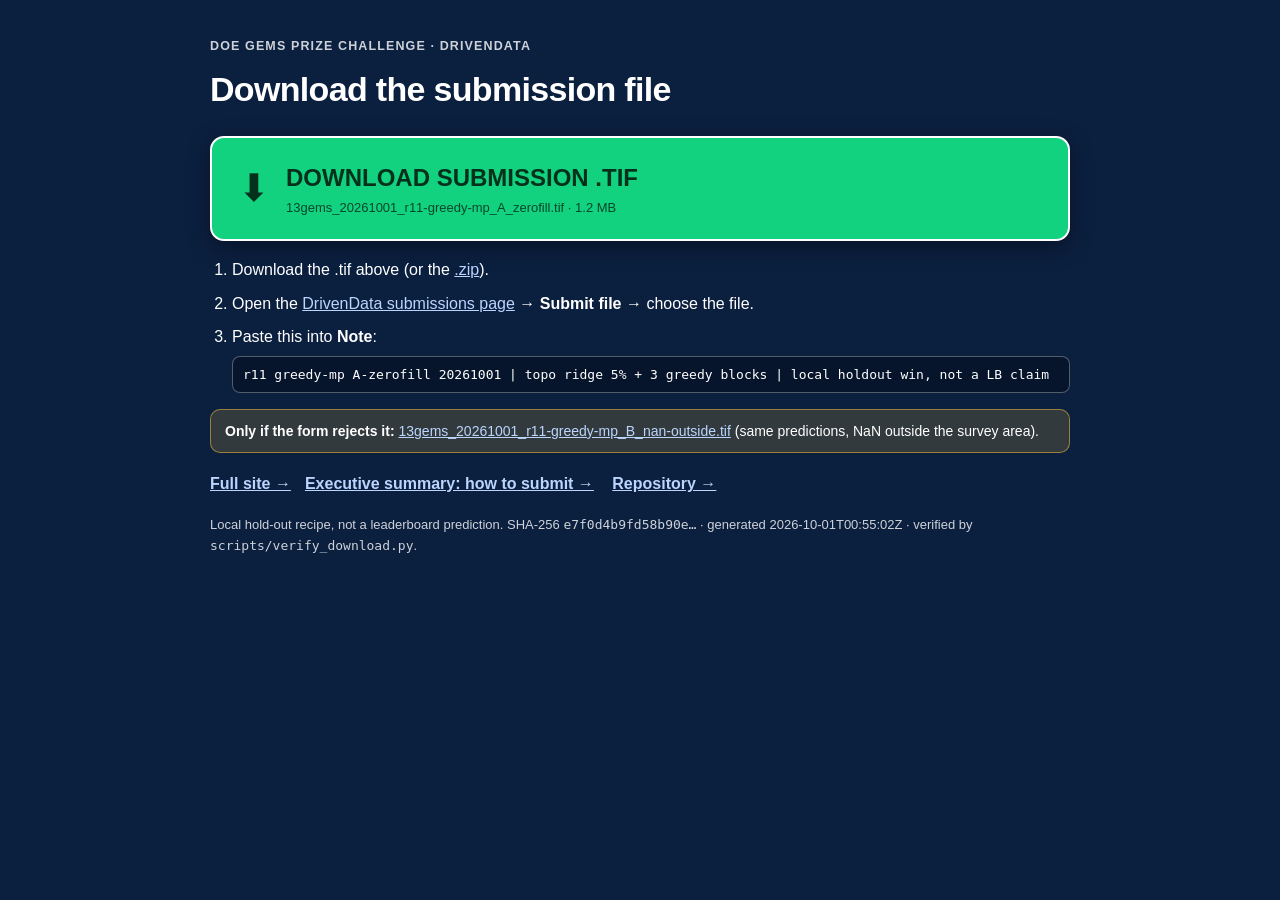
==== index.html @ 3d4acda0 "Session 7: front-door A/B download files, root landing page, verify_download, README top block, GDR " ====
<!doctype html>
<html lang="en"><head><meta charset="utf-8"><meta name="viewport" content="width=device-width,initial-scale=1">
<title>13GEMSDOE — download the GEMS submission file</title>
<meta name="description" content="One-click GeoTIFF submission file for the DOE GEMS Prize Challenge on DrivenData.">
<style>
body{margin:0;font:16px/1.6 -apple-system,Segoe UI,Roboto,Helvetica,Arial,sans-serif;background:#0b1f3f;color:#fff}
.w{max-width:860px;margin:0 auto;padding:36px 20px}
h1{font-size:34px;margin:0 0 20px;letter-spacing:-.02em}
.k{font-size:12.5px;letter-spacing:.09em;text-transform:uppercase;opacity:.8;font-weight:650;margin:0 0 6px}
a.big{display:flex;gap:16px;align-items:center;background:#12d17f;color:#04301c;border:2px solid #fff;border-radius:14px;padding:20px 26px;text-decoration:none;box-shadow:0 6px 22px rgba(0,0,0,.35)}
a.big .i{font-size:38px} a.big b{display:block;font-size:24px} a.big small{display:block;font-size:13px;word-break:break-all;opacity:.85}
ol{padding-left:22px} li{margin:8px 0} a{color:#bcd5ff}
input{width:100%;box-sizing:border-box;background:rgba(0,0,0,.3);color:#fff;border:1px solid rgba(255,255,255,.3);border-radius:8px;padding:10px;font:13px ui-monospace,Menlo,monospace;margin-top:6px}
.f{background:rgba(255,200,60,.16);border:1px solid rgba(255,200,60,.5);padding:10px 14px;border-radius:10px;margin-top:16px;font-size:14px}
.s{font-size:13px;opacity:.8;margin-top:18px}
nav a{display:inline-block;margin:18px 14px 0 0;font-weight:600}
</style></head><body><div class="w">
<p class="k">DOE GEMS Prize Challenge · DrivenData</p>
<h1>Download the submission file</h1>
<a class="big" href="docs/downloads/13gems_20261001_r11-greedy-mp_A_zerofill.tif" download><span class="i">⬇</span>
<span><b>DOWNLOAD SUBMISSION .TIF</b><small>13gems_20261001_r11-greedy-mp_A_zerofill.tif · 1.2 MB</small></span></a>
<ol>
<li>Download the .tif above (or the <a href="docs/downloads/13gems_20261001_r11-greedy-mp_A_zerofill.zip" download>.zip</a>).</li>
<li>Open the <a href="https://www.drivendata.org/competitions/306/competition-doe-gems/submissions/">DrivenData submissions page</a> → <b>Submit file</b> → choose the file.</li>
<li>Paste this into <b>Note</b>:<input readonly value="r11 greedy-mp A-zerofill 20261001 | topo ridge 5% + 3 greedy blocks | local holdout win, not a LB claim" onclick="this.select()"></li>
</ol>
<div class="f"><b>Only if the form rejects it:</b> <a href="docs/downloads/13gems_20261001_r11-greedy-mp_B_nan-outside.tif" download>13gems_20261001_r11-greedy-mp_B_nan-outside.tif</a>
(same predictions, NaN outside the survey area).</div>
<nav><a href="docs/">Full site →</a><a href="docs/executive_summary.html">Executive summary: how to submit →</a>
<a href="https://github.com/buffedlizard55-lab/13GEMSDOE">Repository →</a></nav>
<p class="s">Local hold-out recipe, not a leaderboard prediction. SHA-256 <code>e7f0d4b9fd58b90e…</code> ·
generated 2026-10-01T00:55:02Z · verified by <code>scripts/verify_download.py</code>.</p>
</div></body></html>
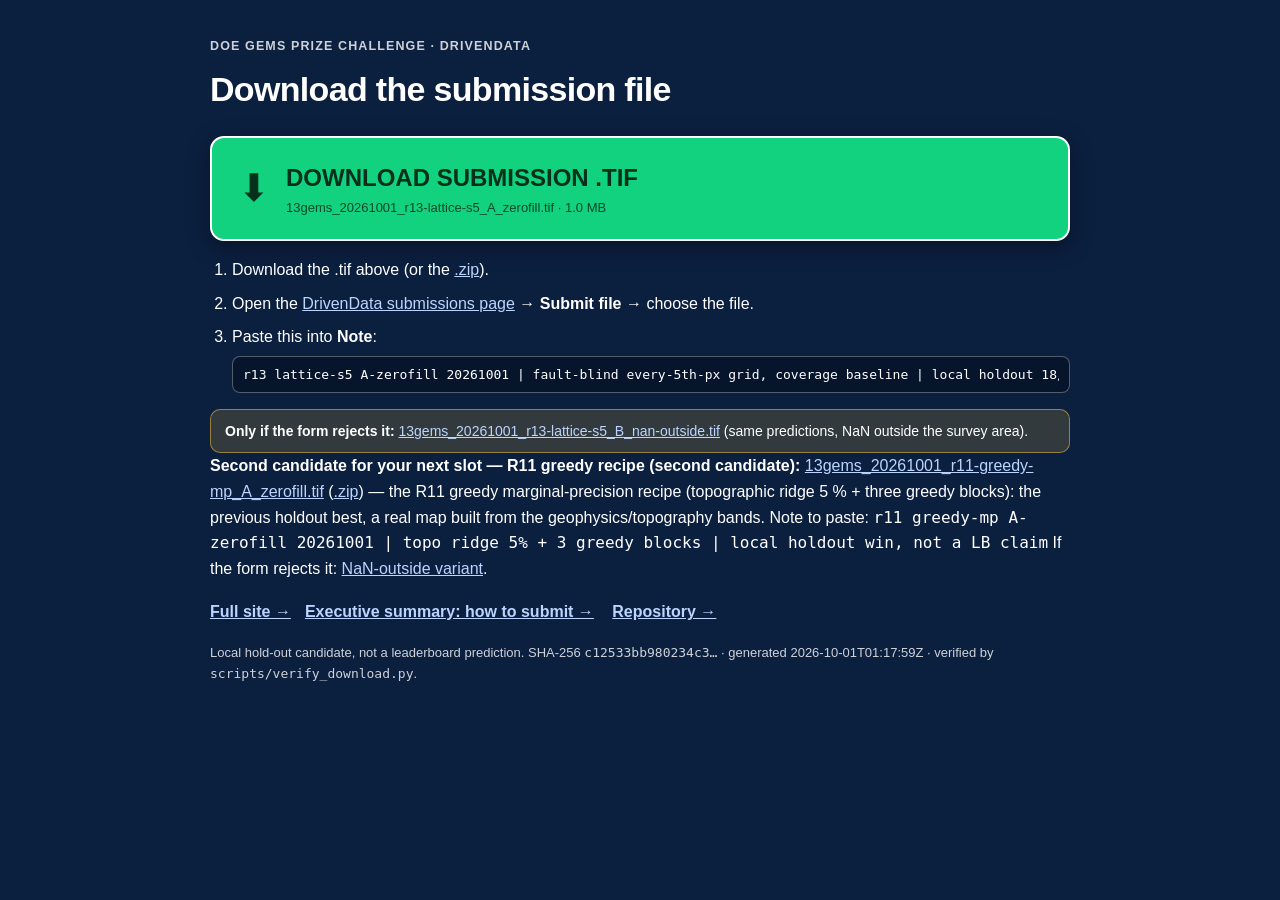
==== commit 3f14d8ee: "Session 7: R13 batch (4 hypotheses run, paleo halos from GDR 1391 staged by runner), null baseline, " ====
--- a/index.html
+++ b/index.html
@@ -17,17 +17,22 @@
 </style></head><body><div class="w">
 <p class="k">DOE GEMS Prize Challenge · DrivenData</p>
 <h1>Download the submission file</h1>
-<a class="big" href="docs/downloads/13gems_20261001_r11-greedy-mp_A_zerofill.tif" download><span class="i">⬇</span>
-<span><b>DOWNLOAD SUBMISSION .TIF</b><small>13gems_20261001_r11-greedy-mp_A_zerofill.tif · 1.2 MB</small></span></a>
+<a class="big" href="docs/downloads/13gems_20261001_r13-lattice-s5_A_zerofill.tif" download><span class="i">⬇</span>
+<span><b>DOWNLOAD SUBMISSION .TIF</b><small>13gems_20261001_r13-lattice-s5_A_zerofill.tif · 1.0 MB</small></span></a>
 <ol>
-<li>Download the .tif above (or the <a href="docs/downloads/13gems_20261001_r11-greedy-mp_A_zerofill.zip" download>.zip</a>).</li>
+<li>Download the .tif above (or the <a href="docs/downloads/13gems_20261001_r13-lattice-s5_A_zerofill.zip" download>.zip</a>).</li>
 <li>Open the <a href="https://www.drivendata.org/competitions/306/competition-doe-gems/submissions/">DrivenData submissions page</a> → <b>Submit file</b> → choose the file.</li>
-<li>Paste this into <b>Note</b>:<input readonly value="r11 greedy-mp A-zerofill 20261001 | topo ridge 5% + 3 greedy blocks | local holdout win, not a LB claim" onclick="this.select()"></li>
+<li>Paste this into <b>Note</b>:<input readonly value="r13 lattice-s5 A-zerofill 20261001 | fault-blind every-5th-px grid, coverage baseline | local holdout 18/18 win, not a LB claim" onclick="this.select()"></li>
 </ol>
-<div class="f"><b>Only if the form rejects it:</b> <a href="docs/downloads/13gems_20261001_r11-greedy-mp_B_nan-outside.tif" download>13gems_20261001_r11-greedy-mp_B_nan-outside.tif</a>
+<div class="f"><b>Only if the form rejects it:</b> <a href="docs/downloads/13gems_20261001_r13-lattice-s5_B_nan-outside.tif" download>13gems_20261001_r13-lattice-s5_B_nan-outside.tif</a>
 (same predictions, NaN outside the survey area).</div>
+<div class="fallback"><b>Second candidate for your next slot — R11 greedy recipe (second candidate):</b>
+    <a href="docs/downloads/13gems_20261001_r11-greedy-mp_A_zerofill.tif" download>13gems_20261001_r11-greedy-mp_A_zerofill.tif</a>
+    (<a href="docs/downloads/13gems_20261001_r11-greedy-mp_A_zerofill.zip" download>.zip</a>) — the R11 greedy marginal-precision recipe (topographic ridge 5 % + three greedy blocks): the previous holdout best, a real map built from the geophysics/topography bands.
+    Note to paste: <code>r11 greedy-mp A-zerofill 20261001 | topo ridge 5% + 3 greedy blocks | local holdout win, not a LB claim</code>
+    If the form rejects it: <a href="docs/downloads/13gems_20261001_r11-greedy-mp_B_nan-outside.tif" download>NaN-outside variant</a>.</div>
 <nav><a href="docs/">Full site →</a><a href="docs/executive_summary.html">Executive summary: how to submit →</a>
 <a href="https://github.com/buffedlizard55-lab/13GEMSDOE">Repository →</a></nav>
-<p class="s">Local hold-out recipe, not a leaderboard prediction. SHA-256 <code>e7f0d4b9fd58b90e…</code> ·
-generated 2026-10-01T00:55:02Z · verified by <code>scripts/verify_download.py</code>.</p>
+<p class="s">Local hold-out candidate, not a leaderboard prediction. SHA-256 <code>c12533bb980234c3…</code> ·
+generated 2026-10-01T01:17:59Z · verified by <code>scripts/verify_download.py</code>.</p>
 </div></body></html>
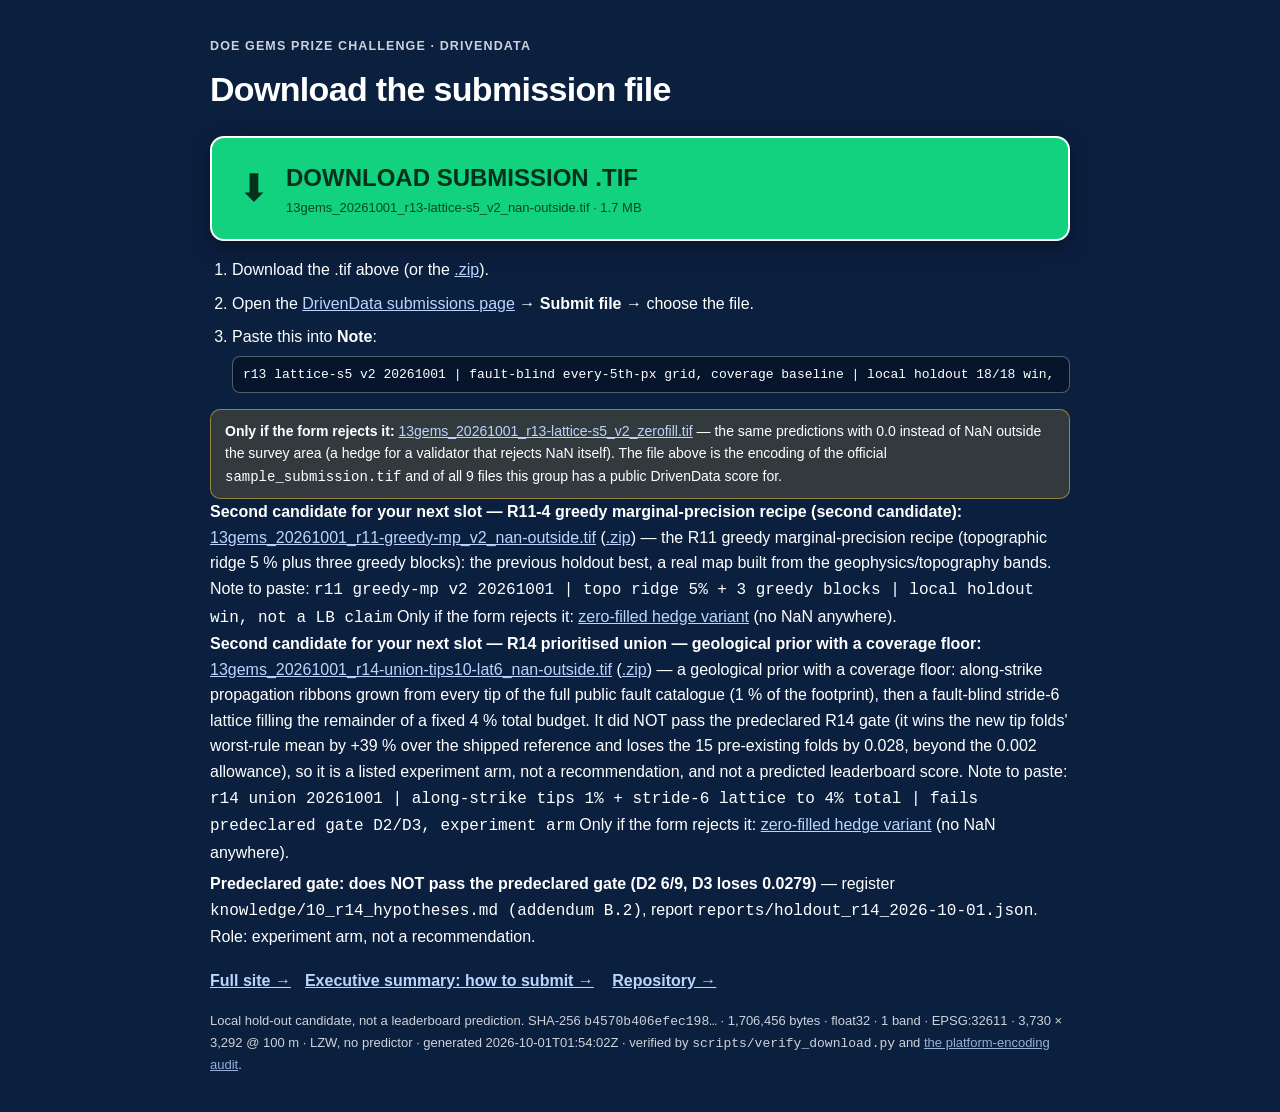
==== commit ad854ef7: "Session 8: fix the [0,1] rejection at its real cause, close the data blocker, R14/R15 1. Root cause " ====
--- a/index.html
+++ b/index.html
@@ -17,22 +17,30 @@
 </style></head><body><div class="w">
 <p class="k">DOE GEMS Prize Challenge · DrivenData</p>
 <h1>Download the submission file</h1>
-<a class="big" href="docs/downloads/13gems_20261001_r13-lattice-s5_A_zerofill.tif" download><span class="i">⬇</span>
-<span><b>DOWNLOAD SUBMISSION .TIF</b><small>13gems_20261001_r13-lattice-s5_A_zerofill.tif · 1.0 MB</small></span></a>
+<a class="big" href="docs/downloads/13gems_20261001_r13-lattice-s5_v2_nan-outside.tif" download><span class="i">⬇</span>
+<span><b>DOWNLOAD SUBMISSION .TIF</b><small>13gems_20261001_r13-lattice-s5_v2_nan-outside.tif · 1.7 MB</small></span></a>
 <ol>
-<li>Download the .tif above (or the <a href="docs/downloads/13gems_20261001_r13-lattice-s5_A_zerofill.zip" download>.zip</a>).</li>
+<li>Download the .tif above (or the <a href="docs/downloads/13gems_20261001_r13-lattice-s5_v2_nan-outside.zip" download>.zip</a>).</li>
 <li>Open the <a href="https://www.drivendata.org/competitions/306/competition-doe-gems/submissions/">DrivenData submissions page</a> → <b>Submit file</b> → choose the file.</li>
-<li>Paste this into <b>Note</b>:<input readonly value="r13 lattice-s5 A-zerofill 20261001 | fault-blind every-5th-px grid, coverage baseline | local holdout 18/18 win, not a LB claim" onclick="this.select()"></li>
+<li>Paste this into <b>Note</b>:<input readonly value="r13 lattice-s5 v2 20261001 | fault-blind every-5th-px grid, coverage baseline | local holdout 18/18 win, not a LB claim" onclick="this.select()"></li>
 </ol>
-<div class="f"><b>Only if the form rejects it:</b> <a href="docs/downloads/13gems_20261001_r13-lattice-s5_B_nan-outside.tif" download>13gems_20261001_r13-lattice-s5_B_nan-outside.tif</a>
-(same predictions, NaN outside the survey area).</div>
-<div class="fallback"><b>Second candidate for your next slot — R11 greedy recipe (second candidate):</b>
-    <a href="docs/downloads/13gems_20261001_r11-greedy-mp_A_zerofill.tif" download>13gems_20261001_r11-greedy-mp_A_zerofill.tif</a>
-    (<a href="docs/downloads/13gems_20261001_r11-greedy-mp_A_zerofill.zip" download>.zip</a>) — the R11 greedy marginal-precision recipe (topographic ridge 5 % + three greedy blocks): the previous holdout best, a real map built from the geophysics/topography bands.
-    Note to paste: <code>r11 greedy-mp A-zerofill 20261001 | topo ridge 5% + 3 greedy blocks | local holdout win, not a LB claim</code>
-    If the form rejects it: <a href="docs/downloads/13gems_20261001_r11-greedy-mp_B_nan-outside.tif" download>NaN-outside variant</a>.</div>
+<div class="f"><b>Only if the form rejects it:</b> <a href="docs/downloads/13gems_20261001_r13-lattice-s5_v2_zerofill.tif" download>13gems_20261001_r13-lattice-s5_v2_zerofill.tif</a>
+— the same predictions with 0.0 instead of NaN outside the survey area (a hedge for a validator that
+rejects NaN itself). The file above is the encoding of the official <code>sample_submission.tif</code>
+and of all 9 files this group has a public DrivenData score for.</div>
+<div class="fallback"><b>Second candidate for your next slot — R11-4 greedy marginal-precision recipe (second candidate):</b>
+    <a href="docs/downloads/13gems_20261001_r11-greedy-mp_v2_nan-outside.tif" download>13gems_20261001_r11-greedy-mp_v2_nan-outside.tif</a>
+    (<a href="docs/downloads/13gems_20261001_r11-greedy-mp_v2_nan-outside.zip" download>.zip</a>) — the R11 greedy marginal-precision recipe (topographic ridge 5 % plus three greedy blocks): the previous holdout best, a real map built from the geophysics/topography bands.
+    Note to paste: <code>r11 greedy-mp v2 20261001 | topo ridge 5% + 3 greedy blocks | local holdout win, not a LB claim</code>
+    Only if the form rejects it: <a href="docs/downloads/13gems_20261001_r11-greedy-mp_v2_zerofill.tif" download>zero-filled hedge variant</a> (no NaN anywhere).</div><div class="fallback"><b>Second candidate for your next slot — R14 prioritised union — geological prior with a coverage floor:</b>
+    <a href="docs/downloads/13gems_20261001_r14-union-tips10-lat6_nan-outside.tif" download>13gems_20261001_r14-union-tips10-lat6_nan-outside.tif</a>
+    (<a href="docs/downloads/13gems_20261001_r14-union-tips10-lat6_nan-outside.zip" download>.zip</a>) — a geological prior with a coverage floor: along-strike propagation ribbons grown from every tip of the full public fault catalogue (1 % of the footprint), then a fault-blind stride-6 lattice filling the remainder of a fixed 4 % total budget. It did NOT pass the predeclared R14 gate (it wins the new tip folds&#x27; worst-rule mean by +39 % over the shipped reference and loses the 15 pre-existing folds by 0.028, beyond the 0.002 allowance), so it is a listed experiment arm, not a recommendation, and not a predicted leaderboard score.
+    Note to paste: <code>r14 union 20261001 | along-strike tips 1% + stride-6 lattice to 4% total | fails predeclared gate D2/D3, experiment arm</code>
+    Only if the form rejects it: <a href="docs/downloads/13gems_20261001_r14-union-tips10-lat6_zerofill.tif" download>zero-filled hedge variant</a> (no NaN anywhere).<div class='small' style='margin-top:.35rem'><b>Predeclared gate: does NOT pass the predeclared gate (D2 6/9, D3 loses 0.0279)</b> — register <code>knowledge/10_r14_hypotheses.md (addendum B.2)</code>, report <code>reports/holdout_r14_2026-10-01.json</code>. Role: experiment arm, not a recommendation.</div></div>
 <nav><a href="docs/">Full site →</a><a href="docs/executive_summary.html">Executive summary: how to submit →</a>
 <a href="https://github.com/buffedlizard55-lab/13GEMSDOE">Repository →</a></nav>
-<p class="s">Local hold-out candidate, not a leaderboard prediction. SHA-256 <code>c12533bb980234c3…</code> ·
-generated 2026-10-01T01:17:59Z · verified by <code>scripts/verify_download.py</code>.</p>
+<p class="s">Local hold-out candidate, not a leaderboard prediction. SHA-256 <code>b4570b406efec198…</code> ·
+1,706,456 bytes · float32 · 1 band · EPSG:32611 · 3,730 × 3,292 @ 100 m · LZW, no predictor ·
+generated 2026-10-01T01:54:02Z · verified by <code>scripts/verify_download.py</code> and
+<a href="https://github.com/buffedlizard55-lab/13GEMSDOE/blob/main/reports/platform_encoding_evidence.json">the platform-encoding audit</a>.</p>
 </div></body></html>
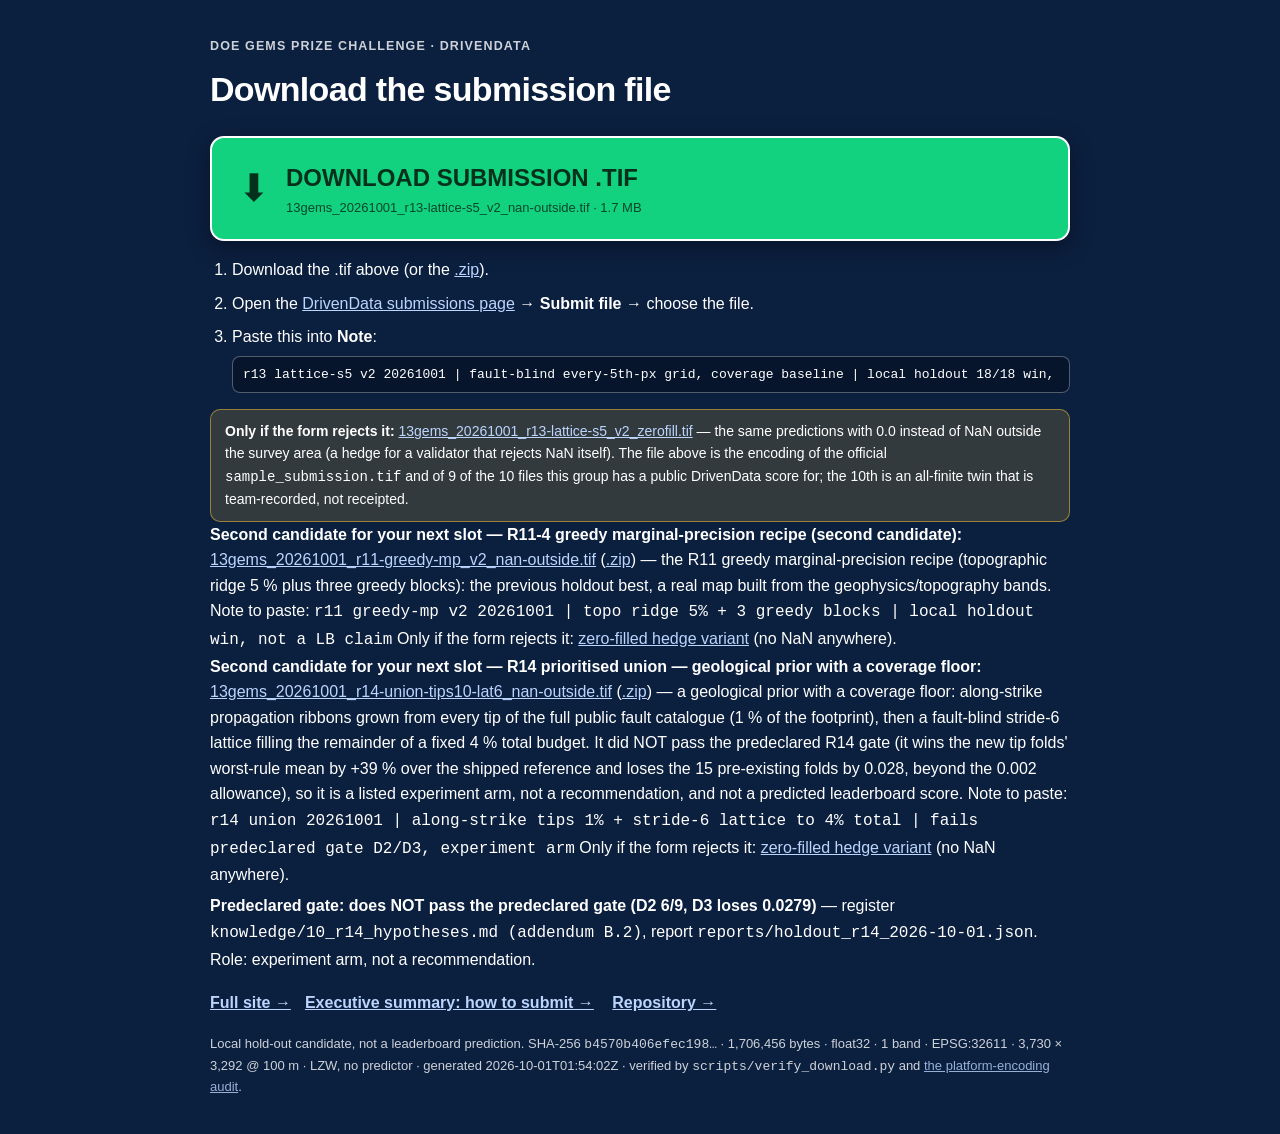
==== commit e427037e: "Session 8 passes 2-3: review fixes, corrected over-claim, robustness Pass 2 (review for bugs, bad as" ====
--- a/index.html
+++ b/index.html
@@ -27,7 +27,8 @@
 <div class="f"><b>Only if the form rejects it:</b> <a href="docs/downloads/13gems_20261001_r13-lattice-s5_v2_zerofill.tif" download>13gems_20261001_r13-lattice-s5_v2_zerofill.tif</a>
 — the same predictions with 0.0 instead of NaN outside the survey area (a hedge for a validator that
 rejects NaN itself). The file above is the encoding of the official <code>sample_submission.tif</code>
-and of all 9 files this group has a public DrivenData score for.</div>
+and of 9 of the 10 files this group has a public DrivenData score for; the 10th is an all-finite twin
+that is team-recorded, not receipted.</div>
 <div class="fallback"><b>Second candidate for your next slot — R11-4 greedy marginal-precision recipe (second candidate):</b>
     <a href="docs/downloads/13gems_20261001_r11-greedy-mp_v2_nan-outside.tif" download>13gems_20261001_r11-greedy-mp_v2_nan-outside.tif</a>
     (<a href="docs/downloads/13gems_20261001_r11-greedy-mp_v2_nan-outside.zip" download>.zip</a>) — the R11 greedy marginal-precision recipe (topographic ridge 5 % plus three greedy blocks): the previous holdout best, a real map built from the geophysics/topography bands.
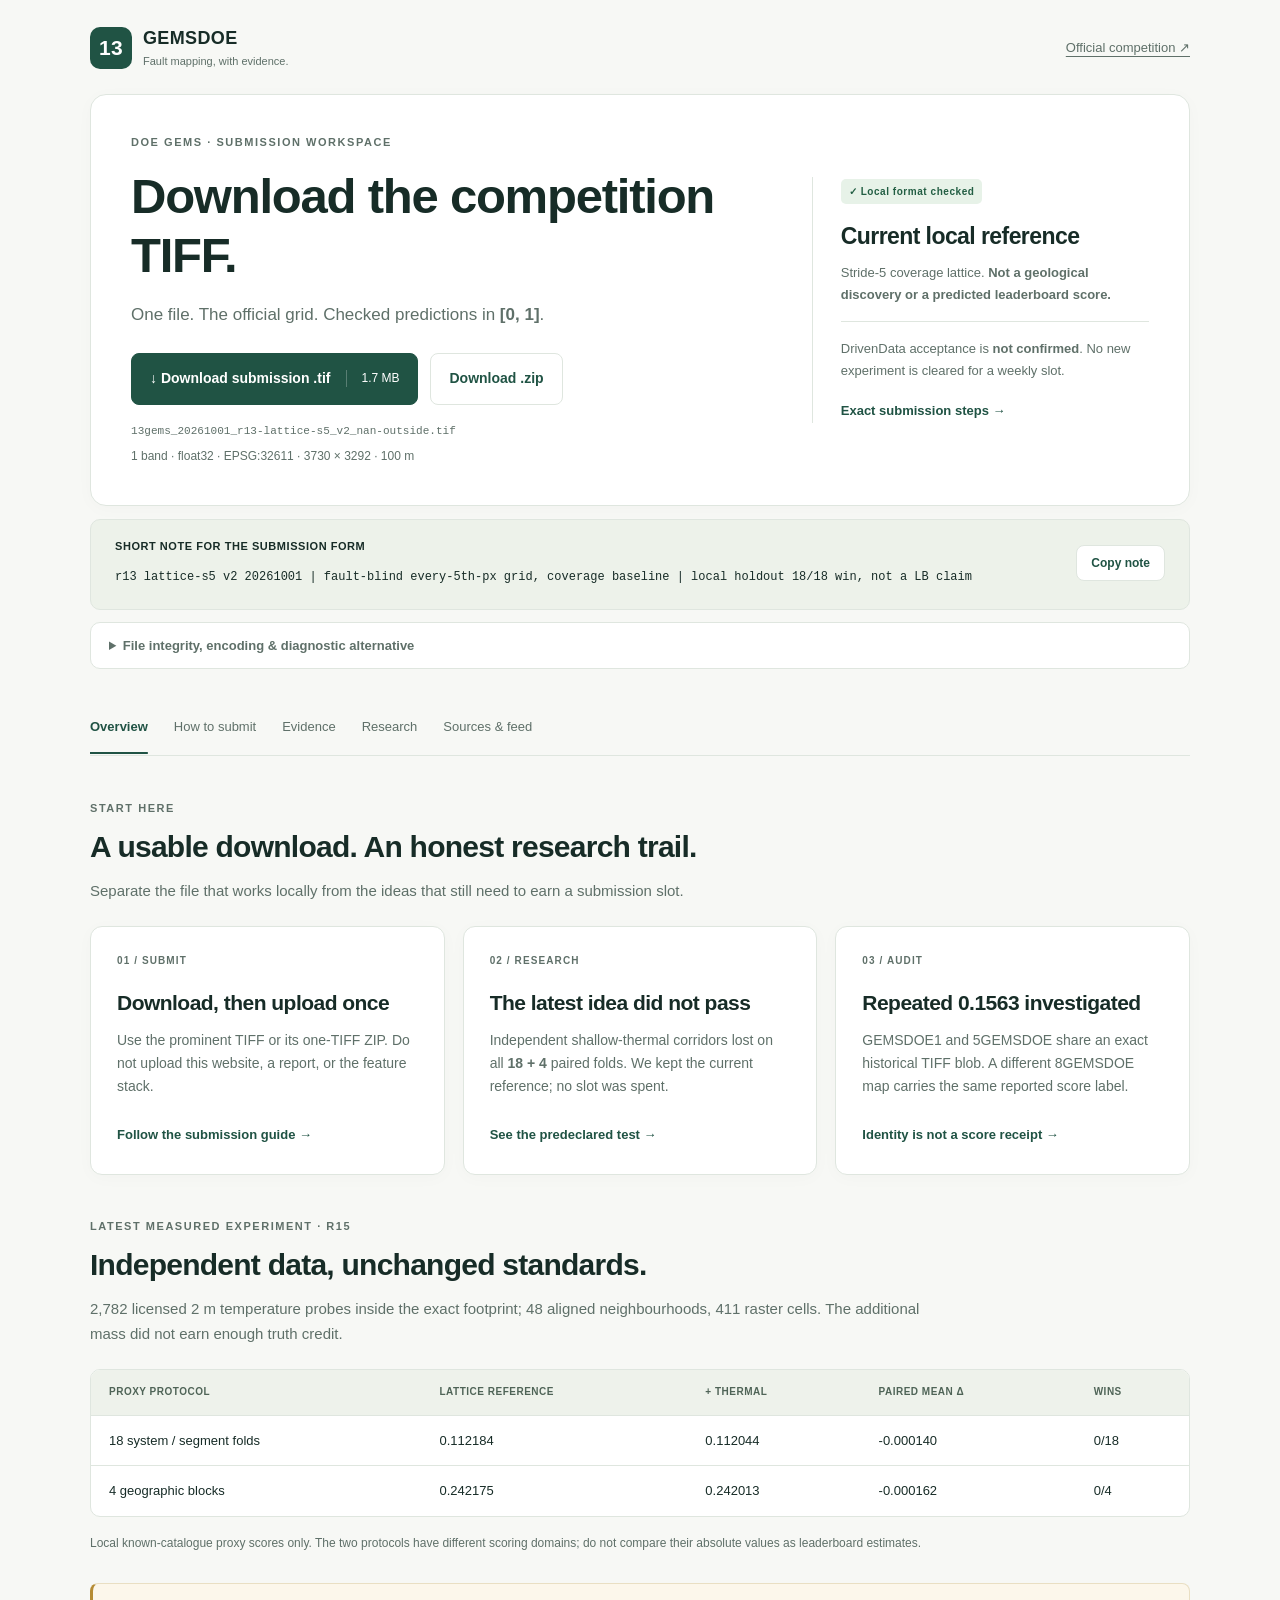
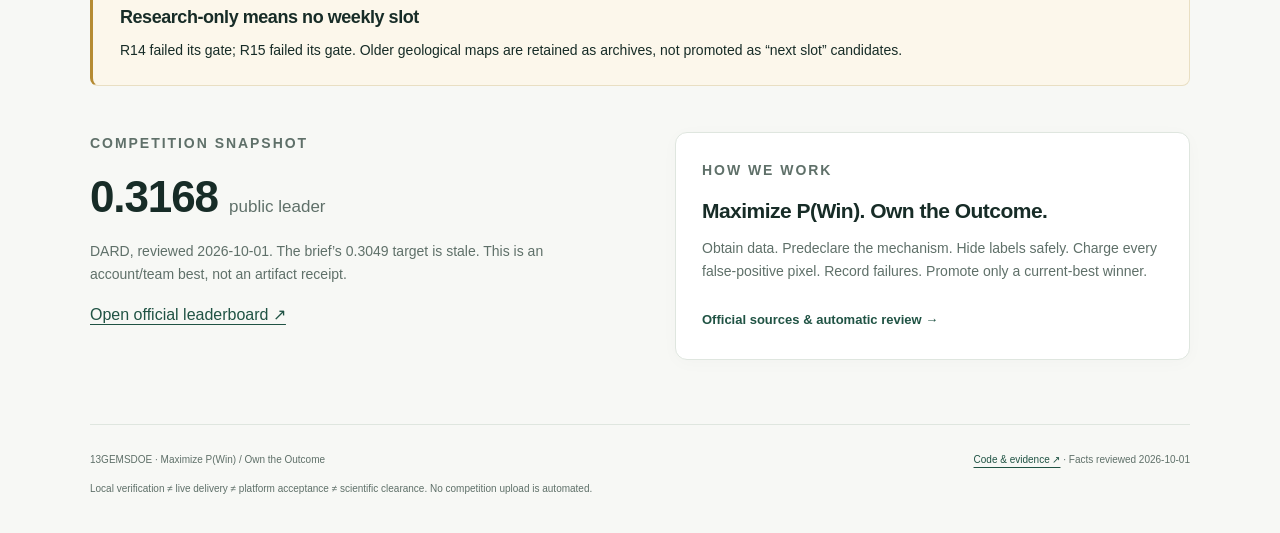
==== commit 819ea2b0: "Fix submission front door; freeze and reject R15; add source feed and verification Co-authored-by: a" ====
--- a/index.html
+++ b/index.html
@@ -1,47 +1,39 @@
 <!doctype html>
 <html lang="en"><head><meta charset="utf-8"><meta name="viewport" content="width=device-width,initial-scale=1">
-<title>13GEMSDOE — download the GEMS submission file</title>
-<meta name="description" content="One-click GeoTIFF submission file for the DOE GEMS Prize Challenge on DrivenData.">
-<style>
-body{margin:0;font:16px/1.6 -apple-system,Segoe UI,Roboto,Helvetica,Arial,sans-serif;background:#0b1f3f;color:#fff}
-.w{max-width:860px;margin:0 auto;padding:36px 20px}
-h1{font-size:34px;margin:0 0 20px;letter-spacing:-.02em}
-.k{font-size:12.5px;letter-spacing:.09em;text-transform:uppercase;opacity:.8;font-weight:650;margin:0 0 6px}
-a.big{display:flex;gap:16px;align-items:center;background:#12d17f;color:#04301c;border:2px solid #fff;border-radius:14px;padding:20px 26px;text-decoration:none;box-shadow:0 6px 22px rgba(0,0,0,.35)}
-a.big .i{font-size:38px} a.big b{display:block;font-size:24px} a.big small{display:block;font-size:13px;word-break:break-all;opacity:.85}
-ol{padding-left:22px} li{margin:8px 0} a{color:#bcd5ff}
-input{width:100%;box-sizing:border-box;background:rgba(0,0,0,.3);color:#fff;border:1px solid rgba(255,255,255,.3);border-radius:8px;padding:10px;font:13px ui-monospace,Menlo,monospace;margin-top:6px}
-.f{background:rgba(255,200,60,.16);border:1px solid rgba(255,200,60,.5);padding:10px 14px;border-radius:10px;margin-top:16px;font-size:14px}
-.s{font-size:13px;opacity:.8;margin-top:18px}
-nav a{display:inline-block;margin:18px 14px 0 0;font-weight:600}
-</style></head><body><div class="w">
-<p class="k">DOE GEMS Prize Challenge · DrivenData</p>
-<h1>Download the submission file</h1>
-<a class="big" href="docs/downloads/13gems_20261001_r13-lattice-s5_v2_nan-outside.tif" download><span class="i">⬇</span>
-<span><b>DOWNLOAD SUBMISSION .TIF</b><small>13gems_20261001_r13-lattice-s5_v2_nan-outside.tif · 1.7 MB</small></span></a>
-<ol>
-<li>Download the .tif above (or the <a href="docs/downloads/13gems_20261001_r13-lattice-s5_v2_nan-outside.zip" download>.zip</a>).</li>
-<li>Open the <a href="https://www.drivendata.org/competitions/306/competition-doe-gems/submissions/">DrivenData submissions page</a> → <b>Submit file</b> → choose the file.</li>
-<li>Paste this into <b>Note</b>:<input readonly value="r13 lattice-s5 v2 20261001 | fault-blind every-5th-px grid, coverage baseline | local holdout 18/18 win, not a LB claim" onclick="this.select()"></li>
-</ol>
-<div class="f"><b>Only if the form rejects it:</b> <a href="docs/downloads/13gems_20261001_r13-lattice-s5_v2_zerofill.tif" download>13gems_20261001_r13-lattice-s5_v2_zerofill.tif</a>
-— the same predictions with 0.0 instead of NaN outside the survey area (a hedge for a validator that
-rejects NaN itself). The file above is the encoding of the official <code>sample_submission.tif</code>
-and of 9 of the 10 files this group has a public DrivenData score for; the 10th is an all-finite twin
-that is team-recorded, not receipted.</div>
-<div class="fallback"><b>Second candidate for your next slot — R11-4 greedy marginal-precision recipe (second candidate):</b>
-    <a href="docs/downloads/13gems_20261001_r11-greedy-mp_v2_nan-outside.tif" download>13gems_20261001_r11-greedy-mp_v2_nan-outside.tif</a>
-    (<a href="docs/downloads/13gems_20261001_r11-greedy-mp_v2_nan-outside.zip" download>.zip</a>) — the R11 greedy marginal-precision recipe (topographic ridge 5 % plus three greedy blocks): the previous holdout best, a real map built from the geophysics/topography bands.
-    Note to paste: <code>r11 greedy-mp v2 20261001 | topo ridge 5% + 3 greedy blocks | local holdout win, not a LB claim</code>
-    Only if the form rejects it: <a href="docs/downloads/13gems_20261001_r11-greedy-mp_v2_zerofill.tif" download>zero-filled hedge variant</a> (no NaN anywhere).</div><div class="fallback"><b>Second candidate for your next slot — R14 prioritised union — geological prior with a coverage floor:</b>
-    <a href="docs/downloads/13gems_20261001_r14-union-tips10-lat6_nan-outside.tif" download>13gems_20261001_r14-union-tips10-lat6_nan-outside.tif</a>
-    (<a href="docs/downloads/13gems_20261001_r14-union-tips10-lat6_nan-outside.zip" download>.zip</a>) — a geological prior with a coverage floor: along-strike propagation ribbons grown from every tip of the full public fault catalogue (1 % of the footprint), then a fault-blind stride-6 lattice filling the remainder of a fixed 4 % total budget. It did NOT pass the predeclared R14 gate (it wins the new tip folds&#x27; worst-rule mean by +39 % over the shipped reference and loses the 15 pre-existing folds by 0.028, beyond the 0.002 allowance), so it is a listed experiment arm, not a recommendation, and not a predicted leaderboard score.
-    Note to paste: <code>r14 union 20261001 | along-strike tips 1% + stride-6 lattice to 4% total | fails predeclared gate D2/D3, experiment arm</code>
-    Only if the form rejects it: <a href="docs/downloads/13gems_20261001_r14-union-tips10-lat6_zerofill.tif" download>zero-filled hedge variant</a> (no NaN anywhere).<div class='small' style='margin-top:.35rem'><b>Predeclared gate: does NOT pass the predeclared gate (D2 6/9, D3 loses 0.0279)</b> — register <code>knowledge/10_r14_hypotheses.md (addendum B.2)</code>, report <code>reports/holdout_r14_2026-10-01.json</code>. Role: experiment arm, not a recommendation.</div></div>
-<nav><a href="docs/">Full site →</a><a href="docs/executive_summary.html">Executive summary: how to submit →</a>
-<a href="https://github.com/buffedlizard55-lab/13GEMSDOE">Repository →</a></nav>
-<p class="s">Local hold-out candidate, not a leaderboard prediction. SHA-256 <code>b4570b406efec198…</code> ·
-1,706,456 bytes · float32 · 1 band · EPSG:32611 · 3,730 × 3,292 @ 100 m · LZW, no predictor ·
-generated 2026-10-01T01:54:02Z · verified by <code>scripts/verify_download.py</code> and
-<a href="https://github.com/buffedlizard55-lab/13GEMSDOE/blob/main/reports/platform_encoding_evidence.json">the platform-encoding audit</a>.</p>
-</div></body></html>+<meta name="description" content="13GEMSDOE: one-click, format-checked competition TIFF; explicit submission steps and auditable geological research.">
+<meta http-equiv="Content-Security-Policy" content="default-src 'self'; script-src 'self'; style-src 'self'; img-src 'self' data:; connect-src 'self' https://api.github.com; object-src 'none'; base-uri 'self'">
+<title>Submission download · 13GEMSDOE</title><link rel="stylesheet" href="docs/assets/style.css"><script src="docs/assets/site.js" defer></script></head>
+<body data-site-revision="r15-audit-20261001"><a class="skip-link" href="#main">Skip to page content</a>
+<div class="shell"><header class="masthead"><a class="brand" href="docs/index.html" aria-label="13GEMSDOE home"><span class="brand-mark">13</span><span>GEMSDOE<small>Fault mapping, with evidence.</small></span></a><a href="https://www.drivendata.org/competitions/306/competition-doe-gems/" target="_blank" rel="noopener noreferrer">Official competition ↗</a></header>
+<section class="download-hero" aria-labelledby="download-title" id="download">
+<div class="hero-copy"><p class="eyebrow">DOE GEMS · submission workspace</p>
+<h1 id="download-title">Download the competition TIFF.</h1>
+<p class="hero-lead">One file. The official grid. Checked predictions in <strong>[0, 1]</strong>.</p>
+<div class="download-actions"><a class="button primary" data-testid="primary-download" href="docs/downloads/13gems_20261001_r13-lattice-s5_v2_nan-outside.tif" download>↓ Download submission .tif <span>1.7 MB</span></a>
+<a class="button secondary" href="docs/downloads/13gems_20261001_r13-lattice-s5_v2_nan-outside.zip" download>Download .zip</a></div>
+<p class="file-name"><code>13gems_20261001_r13-lattice-s5_v2_nan-outside.tif</code></p>
+<p class="format-line">1 band · float32 · EPSG:32611 · 3730 × 3292 · 100 m</p>
+</div><div class="download-status" role="group" aria-label="Download status">
+<span class="status good">✓ Local format checked</span>
+<h2>Current local reference</h2><p>Stride-5 coverage lattice. <strong>Not a geological discovery or a predicted leaderboard score.</strong></p>
+<p class="status-limit">DrivenData acceptance is <strong>not confirmed</strong>. No new experiment is cleared for a weekly slot.</p>
+<a href="docs/executive_summary.html" class="text-link">Exact submission steps →</a>
+</div></section>
+<section class="note-panel" aria-labelledby="note-label"><div><h2 id="note-label">Short note for the submission form</h2><code id="submission-note">r13 lattice-s5 v2 20261001 | fault-blind every-5th-px grid, coverage baseline | local holdout 18/18 win, not a LB claim</code></div>
+<div class="note-action"><button class="button small" type="button" id="copy-note">Copy note</button><span id="copy-status" class="small-text" role="status" aria-live="polite"></span></div></section>
+<section aria-label="File integrity and diagnostic encoding"><details class="file-details"><summary>File integrity, encoding &amp; diagnostic alternative</summary>
+<p><strong>Primary SHA-256:</strong> <code class="hash">b4570b406efec198eb2f4d142ad8d0d6184b14b66f2f52b5c4d697f0647dc9b2</code></p>
+<button class="button small" id="verify-file" type="button" data-sha256="b4570b406efec198eb2f4d142ad8d0d6184b14b66f2f52b5c4d697f0647dc9b2" data-bytes="1706456">Check delivered file</button> <span id="verify-status" role="status" aria-live="polite"></span>
+<p>The primary has finite predictions inside the official footprint and <strong>NaN / NoData=nan outside</strong>. LZW, one-row strips, no predictor; matches the measured template convention. A local check is not a platform receipt.</p>
+<p><a href="docs/downloads/13gems_20261001_r13-lattice-s5_v2_zerofill.tif" download>Zero-filled diagnostic TIFF</a> · <a href="docs/downloads/13gems_20261001_r13-lattice-s5_v2_zerofill.zip" download>diagnostic ZIP</a>. Same footprint predictions, zeros outside, no NoData. <strong>Not the official template convention, not a second scientific experiment, and not an automatic second upload.</strong></p>
+<p><a href="docs/downloads/submit.json">Download manifest</a> · <a href="https://github.com/buffedlizard55-lab/13GEMSDOE/blob/main/reports/form_responses.json" target="_blank" rel="noopener noreferrer">Recorded form evidence ↗</a></p></details></section><nav class="page-nav" aria-label="Main navigation"><a href="docs/index.html" aria-current="page">Overview</a><a href="docs/executive_summary.html">How to submit</a><a href="docs/evidence.html">Evidence</a><a href="docs/hypotheses.html">Research</a><a href="docs/sources.html">Sources &amp; feed</a></nav><main id="main"><section class="section-heading"><p class="eyebrow">Start here</p><h2>A usable download. An honest research trail.</h2><p>Separate the file that works locally from the ideas that still need to earn a submission slot.</p></section>
+<div class="cards three"><article class="card"><span class="card-index">01 / SUBMIT</span><h3>Download, then upload once</h3><p>Use the prominent TIFF or its one-TIFF ZIP. Do not upload this website, a report, or the feature stack.</p><a class="text-link" href="docs/executive_summary.html">Follow the submission guide →</a></article>
+<article class="card"><span class="card-index">02 / RESEARCH</span><h3>The latest idea did not pass</h3><p>Independent shallow-thermal corridors lost on all <strong>18 + 4</strong> paired folds. We kept the current reference; no slot was spent.</p><a class="text-link" href="docs/hypotheses.html">See the predeclared test →</a></article>
+<article class="card"><span class="card-index">03 / AUDIT</span><h3>Repeated 0.1563 investigated</h3><p>GEMSDOE1 and 5GEMSDOE share an exact historical TIFF blob. A different 8GEMSDOE map carries the same reported score label.</p><a class="text-link" href="docs/evidence.html">Identity is not a score receipt →</a></article></div>
+<section class="section-heading"><p class="eyebrow">Latest measured experiment · R15</p><h2>Independent data, unchanged standards.</h2><p>2,782 licensed 2 m temperature probes inside the exact footprint; 48 aligned neighbourhoods, 411 raster cells. The additional mass did not earn enough truth credit.</p></section>
+<div class="table-wrap"><table><thead><tr><th scope="col">Proxy protocol</th><th scope="col">Lattice reference</th><th scope="col">+ Thermal</th><th scope="col">Paired mean Δ</th><th scope="col">Wins</th></tr></thead><tbody><tr><td>18 system / segment folds</td><td>0.112184</td><td>0.112044</td><td>-0.000140</td><td>0/18</td></tr><tr><td>4 geographic blocks</td><td>0.242175</td><td>0.242013</td><td>-0.000162</td><td>0/4</td></tr></tbody></table></div><p class="caption">Local known-catalogue proxy scores only. The two protocols have different scoring domains; do not compare their absolute values as leaderboard estimates.</p>
+<div class="callout warning"><h3>Research-only means no weekly slot</h3><p>R14 failed its gate; R15 failed its gate. Older geological maps are retained as archives, not promoted as “next slot” candidates.</p></div>
+<section class="split"><div><p class="eyebrow">Competition snapshot</p><h2>0.3168 <span class="muted-heading">public leader</span></h2><p>DARD, reviewed 2026-10-01. The brief’s 0.3049 target is stale. This is an account/team best, not an artifact receipt.</p><a href="https://www.drivendata.org/competitions/306/competition-doe-gems/leaderboard/" target="_blank" rel="noopener noreferrer">Open official leaderboard ↗</a></div>
+<div class="card"><p class="eyebrow">How we work</p><h3>Maximize P(Win). Own the Outcome.</h3><p>Obtain data. Predeclare the mechanism. Hide labels safely. Charge every false-positive pixel. Record failures. Promote only a current-best winner.</p><a class="text-link" href="docs/sources.html">Official sources &amp; automatic review →</a></div></section></main>
+<noscript><p class="caption">Downloads work without JavaScript. Copy the selectable note manually; use the dated evidence and workflow links instead of interactive checks.</p></noscript>
+<footer><span>13GEMSDOE · Maximize P(Win) / Own the Outcome</span><span><a href="https://github.com/buffedlizard55-lab/13GEMSDOE" target="_blank" rel="noopener noreferrer">Code &amp; evidence ↗</a> · Facts reviewed 2026-10-01</span><p>Local verification ≠ live delivery ≠ platform acceptance ≠ scientific clearance. No competition upload is automated.</p></footer></div></body></html>
--- a/docs/assets/style.css
+++ b/docs/assets/style.css
@@ -0,0 +1,6 @@
+:root{--ink:#172c27;--muted:#5f7069;--green:#205344;--green-deep:#153f33;--paper:#f7f8f5;--line:#dfe6df;--white:#fff;--gold:#8c6220;--radius:16px;--shadow:0 3px 18px #193e2d06;color-scheme:light}
+*{box-sizing:border-box}html{scroll-behavior:smooth;scroll-padding-top:24px}body{margin:0;background:var(--paper);color:var(--ink);font:16px/1.65 -apple-system,BlinkMacSystemFont,"Segoe UI",sans-serif}a{color:var(--green);text-decoration-thickness:1px;text-underline-offset:4px}a:hover{color:#0d3625}button,a{touch-action:manipulation}button{font:inherit;cursor:pointer}button:disabled{opacity:.7;cursor:wait}a:focus-visible,button:focus-visible,summary:focus-visible{outline:3px solid #b27a22;outline-offset:4px}h1,h2,h3,p{margin-top:0}h1,h2,h3{overflow-wrap:anywhere;line-height:1.2;letter-spacing:-.025em}h1{font-size:clamp(34px,4vw,49px);font-weight:720;margin:0 0 16px;max-width:650px}h2{font-size:30px;font-weight:680;margin-bottom:16px}h3{font-size:21px;font-weight:680;margin-bottom:14px}p{margin-bottom:16px}strong{font-weight:650}code{font-family:ui-monospace,SFMono-Regular,Consolas,monospace;font-size:.85em;overflow-wrap:anywhere}ul{padding-left:22px}li{margin-bottom:8px}.shell{max-width:1160px;margin:auto;padding:0 30px}.masthead{display:flex;align-items:center;justify-content:space-between;gap:24px;padding:27px 0 25px;font-size:13px}.masthead>a:last-child{color:var(--muted)}.brand{display:flex;align-items:center;gap:11px;text-decoration:none;font-size:18px;font-weight:750;letter-spacing:.02em;line-height:1.2;color:var(--ink)}.brand-mark{display:grid;place-items:center;width:42px;height:42px;background:var(--green);color:white;border-radius:10px;font-size:21px}.brand small{display:block;font-size:11px;font-weight:500;color:var(--muted);letter-spacing:0;margin-top:5px}.skip-link{position:absolute;top:-100px;left:12px;background:white;padding:12px;z-index:3}.skip-link:focus{top:8px}.download-hero{display:grid;grid-template-columns:minmax(0,1.9fr) minmax(260px,1fr);gap:40px;padding:38px 40px;background:var(--white);border:1px solid var(--line);border-radius:var(--radius);box-shadow:var(--shadow)}.eyebrow{font-size:11px;font-weight:750;letter-spacing:.14em;text-transform:uppercase;color:var(--muted);margin-bottom:16px}.hero-lead{color:var(--muted);font-size:17px;max-width:550px}.download-actions{display:flex;gap:12px;align-items:stretch;flex-wrap:wrap;margin:24px 0 15px}.button{border:1px solid var(--line);border-radius:8px;padding:12px 18px;display:inline-flex;align-items:center;justify-content:center;gap:16px;text-decoration:none;font-size:14px;font-weight:650;background:white;color:var(--green);line-height:1.4;transition:background .15s,border-color .15s}.button:hover{background:#edf3eb;border-color:#a9bcae}.button.primary{background:var(--green);border-color:var(--green);color:white;min-height:52px}.button.primary:hover{background:var(--green-deep)}.button.primary span{border-left:1px solid #ffffff40;padding-left:14px;font-size:12px;font-weight:500;white-space:nowrap}.button.small{padding:9px 14px;font-size:12px}.file-name{font-size:13px;color:var(--muted);margin-bottom:8px;line-height:1.5}.format-line{font-size:12px;color:var(--muted);margin:0}.download-status{border-left:1px solid var(--line);padding-left:28px;align-self:center}.download-status h2{font-size:23px;margin:19px 0 12px}.download-status p{font-size:13px;color:var(--muted);line-height:1.65}.status{display:inline-block;font-size:10px;font-weight:750;letter-spacing:.055em;border-radius:5px;padding:5px 8px;line-height:1.5}.status.good{color:#225e43;background:#e7f2e8}.status.caution{color:#754d14;background:#fcf0d7}.status-limit{border-top:1px solid var(--line);padding-top:16px}.text-link{font-size:13px;font-weight:650;text-decoration:none}.note-panel{display:flex;align-items:center;justify-content:space-between;gap:20px;padding:20px 24px;margin-top:13px;border:1px solid var(--line);border-radius:10px;background:#edf2ea}.note-panel h2{font-size:11px;letter-spacing:.05em;text-transform:uppercase;margin-bottom:9px}.note-panel code{font-size:12px;line-height:1.65;user-select:all}.note-action{flex-shrink:0;display:flex;flex-direction:column;align-items:flex-end;gap:3px;max-width:240px}.small-text{font-size:11px;color:var(--muted)}.file-details{margin-top:12px;font-size:13px;padding:12px 18px}.file-details p{margin-top:12px;margin-bottom:8px}.file-details summary{color:var(--muted)}details{border:1px solid var(--line);border-radius:10px;background:var(--white);padding:20px;margin:22px 0}summary{cursor:pointer;font-size:13px;font-weight:650}summary:hover{color:var(--green)}.hash{display:block;margin-top:7px;word-break:break-all;line-height:1.7}#verify-status{font-size:12px}#verify-status.error{color:#9c2424}.page-nav{display:flex;gap:26px;overflow-x:auto;white-space:nowrap;border-bottom:1px solid var(--line);padding:25px 0 17px;margin-bottom:43px}.page-nav a{font-size:13px;color:var(--muted);text-decoration:none}.page-nav a[aria-current]{color:var(--green);font-weight:700;text-decoration:underline;text-underline-offset:21px;text-decoration-thickness:2px}.section-heading{margin:42px 0 23px;max-width:850px}.section-heading p:not(.eyebrow){color:var(--muted);font-size:15px}.section-heading h2{margin-bottom:14px}.section-heading .eyebrow{margin-bottom:12px}.cards{display:grid;gap:18px}.cards.three{grid-template-columns:repeat(3,minmax(0,1fr))}.cards.two{grid-template-columns:repeat(2,minmax(0,1fr))}.card{background:white;border:1px solid var(--line);border-radius:12px;padding:26px;box-shadow:var(--shadow);min-width:0}.card p{font-size:14px;color:var(--muted)}.card-index{display:block;color:var(--muted);font-size:10px;font-weight:750;letter-spacing:.11em;margin-bottom:20px}.card .text-link{display:inline-block;margin-top:10px}.table-wrap{overflow-x:auto;max-width:100%;border:1px solid var(--line);border-radius:10px;margin-bottom:16px;background:white}table{width:100%;border-collapse:collapse;font-size:13px;line-height:1.65}th{text-align:left;font-size:10px;text-transform:uppercase;letter-spacing:.05em;background:#eef2eb;color:#4f6457;font-weight:700}th,td{padding:14px 18px;border-bottom:1px solid var(--line);vertical-align:top}tr:last-child td{border-bottom:0}td p:last-child{margin-bottom:0}.caption{font-size:12px;color:var(--muted);line-height:1.7;margin:14px 0 24px}.callout{border:1px solid #d6dfd3;border-left:3px solid var(--green);background:#edf3e9;border-radius:8px;padding:23px 27px;margin:30px 0}.callout h3{font-size:18px;margin-bottom:10px}.callout p{font-size:14px;margin-bottom:10px}.callout p:last-child{margin:0}.callout.warning{border-color:#e9dfc3;border-left-color:#b58b33;background:#fcf7eb}.split{display:grid;grid-template-columns:1fr 1fr;gap:70px;margin:46px 0}.split h2{font-size:44px}.split h2 .muted-heading{font-size:17px;font-weight:500;color:var(--muted);letter-spacing:0}.split p{font-size:14px;color:var(--muted)}.steps{list-style:none;padding:0;max-width:920px;counter-reset:step}.steps>li{display:flex;gap:20px;padding:24px 0;border-bottom:1px solid var(--line)}.steps>li:last-child{border-bottom:0}.step-number{flex-shrink:0;width:36px;height:36px;border:1px solid var(--line);border-radius:50%;display:flex;align-items:center;justify-content:center;font-size:13px;color:var(--green);font-weight:650;background:white}.steps h3{font-size:19px;margin:5px 0 12px}.steps p{color:var(--muted);font-size:14px;margin-bottom:10px}.audit-list{color:var(--muted);font-size:14px}.compact-list{margin:0;padding-left:16px;min-width:200px}.compact-list li{margin-bottom:7px}.hypothesis-card{border:1px solid var(--line);background:white;border-radius:12px;padding:26px;margin-bottom:18px}.hypothesis-title{display:flex;align-items:center;flex-wrap:wrap;gap:17px}.hypothesis-title .card-index{margin:0}.hypothesis-title h3{flex:1;margin:0;font-size:20px;min-width:200px}.hypothesis-card dl{display:grid;grid-template-columns:200px 1fr;gap:13px 22px;margin:22px 0 0;font-size:13px}.hypothesis-card dt{color:var(--muted);font-weight:650}.hypothesis-card dd{margin:0}.archive-item{padding:18px 0;border-bottom:1px solid var(--line)}.archive-item h3{font-size:18px}.archive-item p{font-size:13px}.archive-item:last-child{border-bottom:0}.feed-status p{margin-bottom:10px}footer{margin-top:64px;padding:27px 0 36px;border-top:1px solid var(--line);display:flex;justify-content:space-between;gap:12px;flex-wrap:wrap;font-size:10px;color:var(--muted)}footer p{width:100%;margin:0;line-height:1.7}
+@media(max-width:950px){.download-hero{gap:24px;padding:29px;grid-template-columns:minmax(0,1.6fr) minmax(230px,1fr)}.download-status{padding-left:21px}.cards.three{gap:12px}.card{padding:21px}.split{gap:30px}}
+@media(max-width:720px){.shell{padding:0 19px}.masthead{padding:20px 0}.brand{font-size:16px}.masthead>a:last-child{font-size:11px}.brand small{display:none}.download-hero{display:flex;flex-direction:column;padding:26px;gap:22px}.download-status{border-left:0;border-top:1px solid var(--line);padding:20px 0 0;width:100%;align-self:stretch}.download-status h2{margin-top:15px}.hero-lead{font-size:15px}.download-actions{margin-top:20px}.download-status .status-limit{border-top:0;padding-top:0}.note-panel{align-items:flex-start;padding:18px;flex-direction:column;gap:13px}.note-action{align-items:flex-start;max-width:100%;flex-direction:row;align-items:center}.page-nav{gap:22px;padding-top:24px;margin-bottom:31px}.cards.three,.cards.two,.split{grid-template-columns:1fr}.cards{gap:14px}.card{padding:24px}.section-heading{margin-top:32px}.section-heading h2{font-size:26px}.table-wrap table{min-width:580px}th,td{padding:12px 14px}.split{gap:21px}.hypothesis-card{padding:22px}.hypothesis-card dl{grid-template-columns:1fr;gap:7px}.hypothesis-card dd{margin-bottom:9px}.hypothesis-title{gap:11px}.hypothesis-title h3{min-width:150px}.hypothesis-title .status{margin-left:27px}.callout{padding:20px}.steps>li{gap:14px}.file-details{padding:14px;font-size:12px}.brand-mark{width:36px;height:36px;font-size:19px}}
+@media(max-width:420px){.shell{padding:0 13px}.download-hero{padding:23px 20px}.download-actions{flex-direction:column;gap:9px}.button.primary{font-size:13px;padding-left:12px;padding-right:12px;gap:10px}.button.primary span{font-size:11px;padding-left:10px}.button.secondary{padding-top:10px;padding-bottom:10px;font-size:12px}.note-panel{padding:16px}.masthead{gap:8px}.brand{font-size:15px}.masthead>a:last-child{font-size:10px}.format-line{font-size:11px}h1{font-size:33px}.file-name{font-size:11px}.hero-lead{font-size:14px}.section-heading h2{font-size:25px}.steps h3{font-size:18px}}
+@media(prefers-reduced-motion:reduce){html{scroll-behavior:auto}.button{transition:none}}
